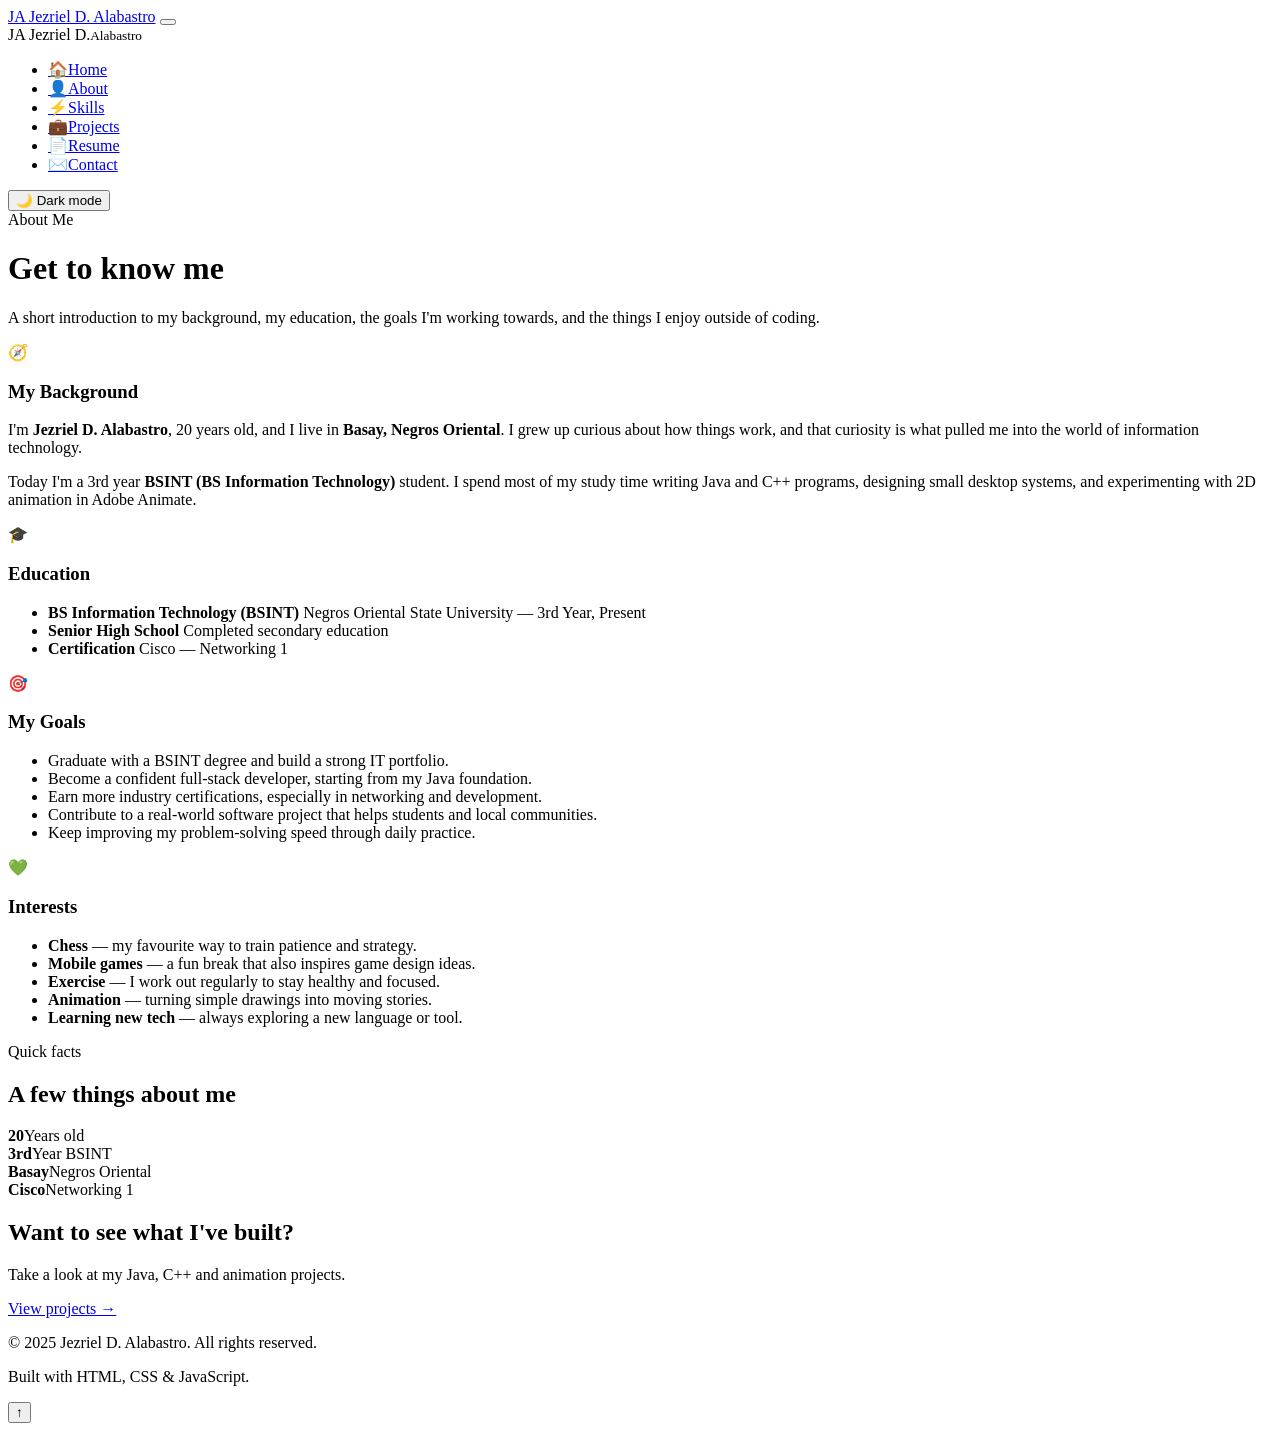
==== about.html @ 95a43048 "Add files via upload" ====
<!DOCTYPE html>
<html lang="en">
<head>
<meta charset="UTF-8">
<meta name="viewport" content="width=device-width, initial-scale=1.0">
<meta name="description" content="Learn about Jezriel D. Alabastro — his background, education, goals and personal interests.">
<title>About | Jezriel D. Alabastro</title>
<link rel="preconnect" href="https://fonts.googleapis.com">
<link rel="preconnect" href="https://fonts.gstatic.com" crossorigin>
<link href="https://fonts.googleapis.com/css2?family=Inter:wght@400;500;600;700;800&display=swap" rel="stylesheet">
<link rel="stylesheet" href="css/style.css">
</head>
<body>

<header class="topbar">
  <a href="index.html" class="topbar-brand"><span class="brand-mark">JA</span> Jezriel D. Alabastro</a>
  <button class="nav-toggle" id="navToggle" type="button" aria-label="Toggle navigation" aria-expanded="false" aria-controls="sidebar">
    <span></span><span></span><span></span>
  </button>
</header>

<nav class="sidebar" id="sidebar" aria-label="Main navigation">
  <div class="brand">
    <span class="brand-mark">JA</span>
    <span class="brand-name">Jezriel D.<small>Alabastro</small></span>
  </div>
  <ul class="nav-list">
    <li><a href="index.html" class="nav-link"><span class="nav-icon">🏠</span>Home</a></li>
    <li><a href="about.html" class="nav-link"><span class="nav-icon">👤</span>About</a></li>
    <li><a href="skills.html" class="nav-link"><span class="nav-icon">⚡</span>Skills</a></li>
    <li><a href="projects.html" class="nav-link"><span class="nav-icon">💼</span>Projects</a></li>
    <li><a href="resume.html" class="nav-link"><span class="nav-icon">📄</span>Resume</a></li>
    <li><a href="contact.html" class="nav-link"><span class="nav-icon">✉️</span>Contact</a></li>
  </ul>
  <div class="sidebar-footer">
    <button id="themeToggle" class="theme-toggle" type="button">🌙 Dark mode</button>
  </div>
</nav>
<div class="nav-overlay" id="navOverlay"></div>

<main class="main">

  <header class="page-head reveal">
    <span class="eyebrow">About Me</span>
    <h1>Get to know me</h1>
    <p class="page-sub">A short introduction to my background, my education, the goals I'm working towards, and the things I enjoy outside of coding.</p>
  </header>

  <section class="section reveal">
    <div class="grid grid-2">
      <article class="card">
        <span class="card-icon">🧭</span>
        <h3>My Background</h3>
        <p>
          I'm <strong>Jezriel D. Alabastro</strong>, 20 years old, and I live in
          <strong>Basay, Negros Oriental</strong>. I grew up curious about how things work,
          and that curiosity is what pulled me into the world of information technology.
        </p>
        <p>
          Today I'm a 3rd year <strong>BSINT (BS Information Technology)</strong> student.
          I spend most of my study time writing Java and C++ programs, designing small
          desktop systems, and experimenting with 2D animation in Adobe Animate.
        </p>
      </article>

      <article class="card">
        <span class="card-icon">🎓</span>
        <h3>Education</h3>
        <ul class="detail-list">
          <li>
            <strong>BS Information Technology (BSINT)</strong>
            <span>Negros Oriental State University — 3rd Year, Present</span>
          </li>
          <li>
            <strong>Senior High School</strong>
            <span>Completed secondary education</span>
          </li>
          <li>
            <strong>Certification</strong>
            <span>Cisco — Networking 1</span>
          </li>
        </ul>
      </article>
    </div>
  </section>

  <section class="section reveal">
    <div class="grid grid-2">
      <article class="card">
        <span class="card-icon">🎯</span>
        <h3>My Goals</h3>
        <ul class="bullet-list">
          <li>Graduate with a BSINT degree and build a strong IT portfolio.</li>
          <li>Become a confident full-stack developer, starting from my Java foundation.</li>
          <li>Earn more industry certifications, especially in networking and development.</li>
          <li>Contribute to a real-world software project that helps students and local communities.</li>
          <li>Keep improving my problem-solving speed through daily practice.</li>
        </ul>
      </article>

      <article class="card">
        <span class="card-icon">💚</span>
        <h3>Interests</h3>
        <ul class="bullet-list">
          <li><strong>Chess</strong> — my favourite way to train patience and strategy.</li>
          <li><strong>Mobile games</strong> — a fun break that also inspires game design ideas.</li>
          <li><strong>Exercise</strong> — I work out regularly to stay healthy and focused.</li>
          <li><strong>Animation</strong> — turning simple drawings into moving stories.</li>
          <li><strong>Learning new tech</strong> — always exploring a new language or tool.</li>
        </ul>
      </article>
    </div>
  </section>

  <section class="section reveal">
    <div class="section-head">
      <span class="eyebrow">Quick facts</span>
      <h2>A few things about me</h2>
    </div>
    <div class="grid grid-4">
      <div class="stat-card"><strong>20</strong><span>Years old</span></div>
      <div class="stat-card"><strong>3rd</strong><span>Year BSINT</span></div>
      <div class="stat-card"><strong>Basay</strong><span>Negros Oriental</span></div>
      <div class="stat-card"><strong>Cisco</strong><span>Networking 1</span></div>
    </div>
  </section>

  <section class="section reveal">
    <div class="cta-banner">
      <div>
        <h2>Want to see what I've built?</h2>
        <p>Take a look at my Java, C++ and animation projects.</p>
      </div>
      <a href="projects.html" class="btn btn-primary">View projects →</a>
    </div>
  </section>

  <footer class="site-footer">
    <p>&copy; <span class="year">2025</span> Jezriel D. Alabastro. All rights reserved.</p>
    <p>Built with HTML, CSS &amp; JavaScript.</p>
  </footer>

</main>

<button class="to-top" id="toTop" type="button" aria-label="Scroll back to top">↑</button>
<script src="js/main.js"></script>
</body>
</html>
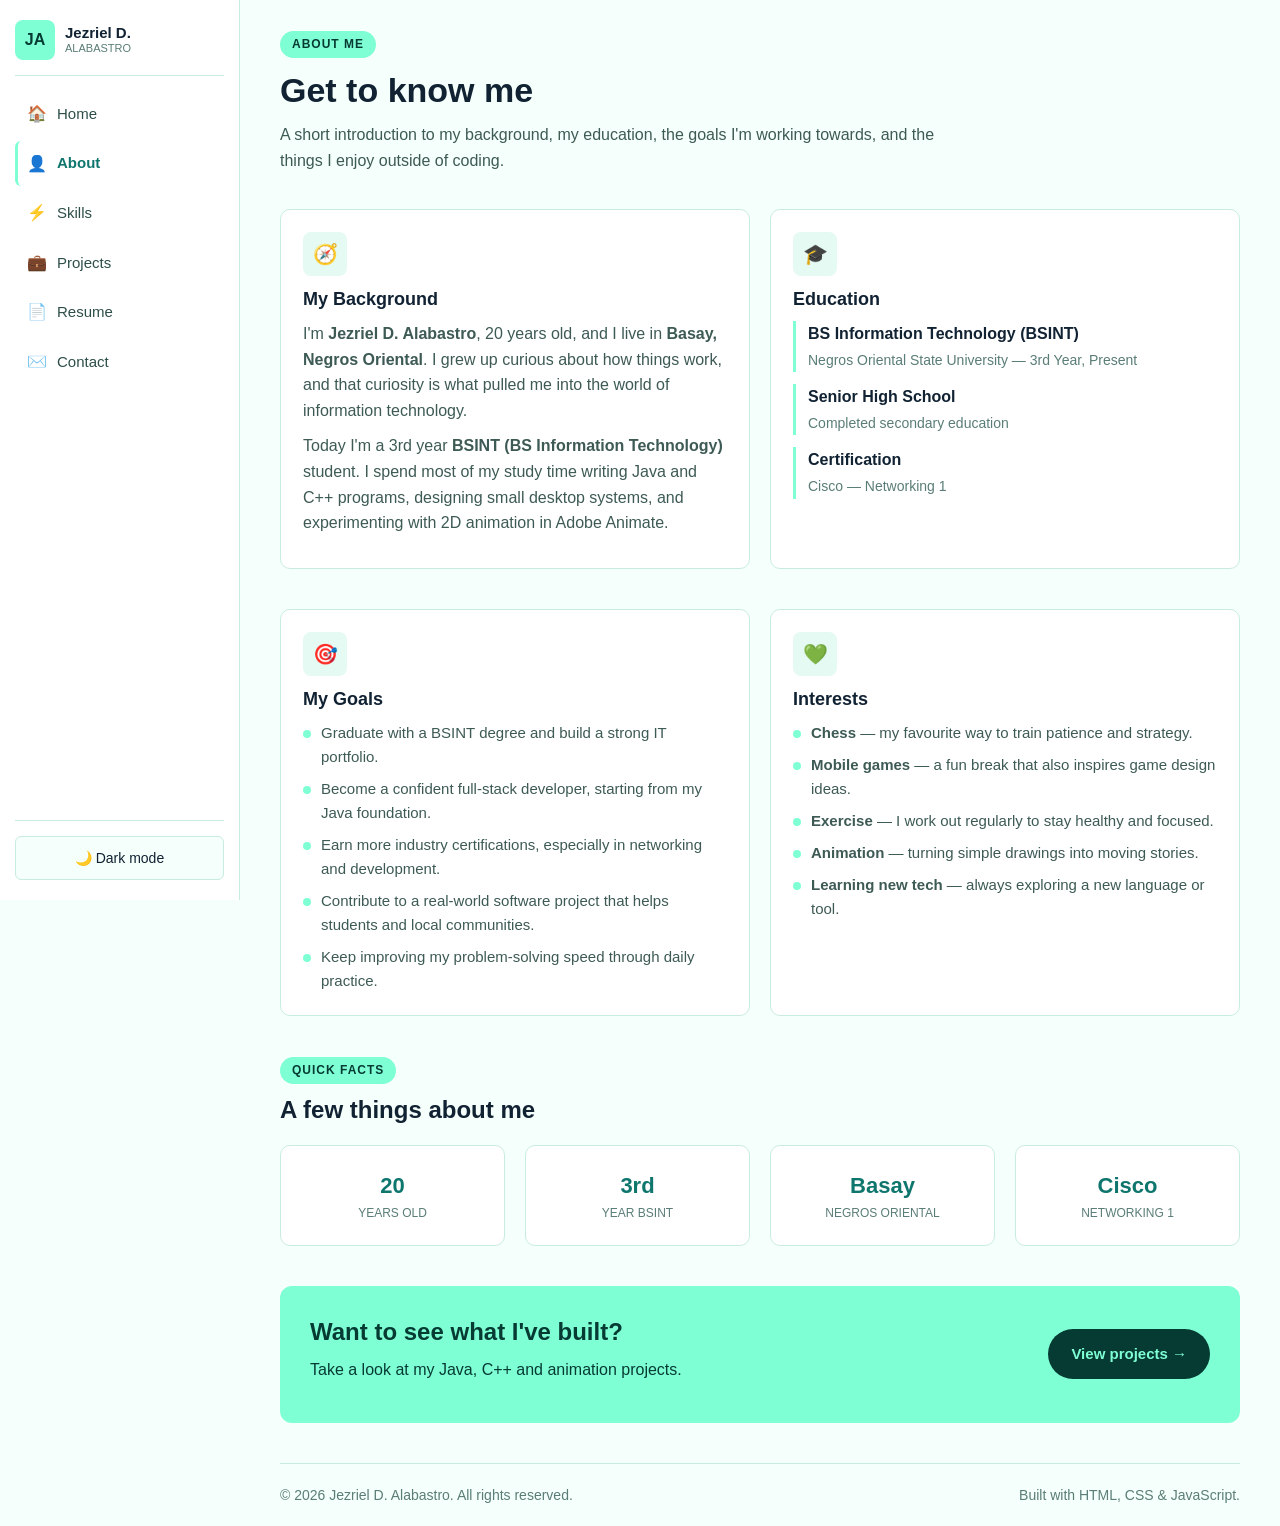
==== commit d9537cd9: "Add shared header/footer and convert home page to dynamic PHP" ====
--- a/about.html
+++ b/about.html
@@ -13,7 +13,7 @@
 <body>
 
 <header class="topbar">
-  <a href="index.html" class="topbar-brand"><span class="brand-mark">JA</span> Jezriel D. Alabastro</a>
+  <a href="index.php" class="topbar-brand"><span class="brand-mark">JA</span> Jezriel D. Alabastro</a>
   <button class="nav-toggle" id="navToggle" type="button" aria-label="Toggle navigation" aria-expanded="false" aria-controls="sidebar">
     <span></span><span></span><span></span>
   </button>
@@ -25,7 +25,7 @@
     <span class="brand-name">Jezriel D.<small>Alabastro</small></span>
   </div>
   <ul class="nav-list">
-    <li><a href="index.html" class="nav-link"><span class="nav-icon">🏠</span>Home</a></li>
+    <li><a href="index.php" class="nav-link"><span class="nav-icon">🏠</span>Home</a></li>
     <li><a href="about.html" class="nav-link"><span class="nav-icon">👤</span>About</a></li>
     <li><a href="skills.html" class="nav-link"><span class="nav-icon">⚡</span>Skills</a></li>
     <li><a href="projects.html" class="nav-link"><span class="nav-icon">💼</span>Projects</a></li>
--- a/css/style.css
+++ b/css/style.css
@@ -0,0 +1,691 @@
+/* =====================================================
+   Jezriel D. Alabastro - Portfolio
+   Simple, clean, responsive
+   ===================================================== */
+
+/* ---- reset ---- */
+* { margin: 0; padding: 0; box-sizing: border-box; }
+html { scroll-behavior: smooth; }
+
+body {
+  font-family: Arial, Helvetica, sans-serif;
+  font-size: 16px;
+  line-height: 1.6;
+  background-color: #f5fffb;
+  color: #123;
+  min-height: 100vh;
+}
+body.dark { background-color: #0d1f1c; color: #e8fffa; }
+
+img { max-width: 100%; display: block; }
+a { color: inherit; text-decoration: none; }
+ul { list-style: none; }
+button { font: inherit; color: inherit; background: none; border: none; cursor: pointer; }
+
+h1, h2, h3 { line-height: 1.3; margin-bottom: 10px; }
+h1 { font-size: 34px; }
+h2 { font-size: 24px; }
+h3 { font-size: 18px; }
+
+p { color: #3d5a55; margin-bottom: 10px; }
+body.dark p { color: #a8ccc4; }
+
+
+/* ---- sidebar ---- */
+.sidebar {
+  position: fixed;
+  top: 0; left: 0; bottom: 0;
+  width: 240px;
+  background-color: #ffffff;
+  border-right: 1px solid #c9ece2;
+  padding: 20px 15px;
+  display: flex;
+  flex-direction: column;
+  z-index: 100;
+  transition: transform 0.3s;
+}
+body.dark .sidebar { background-color: #122b28; border-right-color: #1e4240; }
+
+.brand {
+  display: flex;
+  align-items: center;
+  gap: 10px;
+  padding-bottom: 15px;
+  border-bottom: 1px solid #c9ece2;
+  margin-bottom: 15px;
+}
+body.dark .brand { border-bottom-color: #1e4240; }
+
+.brand-mark {
+  width: 40px; height: 40px;
+  display: grid; place-items: center;
+  background-color: aquamarine;
+  color: #063b34;
+  font-weight: bold;
+  border-radius: 8px;
+}
+.brand-name { font-weight: bold; font-size: 15px; line-height: 1.2; }
+.brand-name small { display: block; font-size: 11px; font-weight: normal; color: #5a7d77; text-transform: uppercase; }
+body.dark .brand-name small { color: #88b8b0; }
+
+.nav-list { display: flex; flex-direction: column; gap: 4px; flex: 1; }
+
+.nav-link {
+  display: flex;
+  align-items: center;
+  gap: 10px;
+  padding: 10px 12px;
+  border-radius: 6px;
+  font-size: 15px;
+  color: #2d4e49;
+  transition: background-color 0.2s;
+}
+body.dark .nav-link { color: #b8d9d3; }
+.nav-link:hover { background-color: #e4faf3; }
+body.dark .nav-link:hover { background-color: #1a3a36; }
+
+.nav-link.active {
+  background-color: transparent;
+  color: #0f766e;
+  font-weight: bold;
+  border-left: 3px solid aquamarine;
+  padding-left: 9px;
+}
+body.dark .nav-link.active { color: aquamarine; border-left-color: aquamarine; }
+
+.nav-icon { font-size: 16px; }
+
+.sidebar-footer { padding-top: 15px; border-top: 1px solid #c9ece2; }
+body.dark .sidebar-footer { border-top-color: #1e4240; }
+
+.theme-toggle {
+  width: 100%;
+  padding: 10px;
+  border: 1px solid #c9ece2;
+  border-radius: 6px;
+  font-size: 14px;
+  background-color: #f5fffb;
+}
+body.dark .theme-toggle { background-color: #0d1f1c; border-color: #1e4240; color: #e8fffa; }
+.theme-toggle:hover { border-color: aquamarine; }
+
+.nav-overlay {
+  position: fixed;
+  top: 0; left: 0; right: 0; bottom: 0;
+  background-color: rgba(0, 0, 0, 0.4);
+  opacity: 0;
+  visibility: hidden;
+  transition: opacity 0.3s, visibility 0.3s;
+  z-index: 90;
+}
+.nav-overlay.show { opacity: 1; visibility: visible; }
+
+
+/* ---- topbar (mobile only) ---- */
+.topbar {
+  display: none;
+  position: fixed;
+  top: 0; left: 0; right: 0;
+  height: 60px;
+  background-color: #ffffff;
+  border-bottom: 1px solid #c9ece2;
+  align-items: center;
+  justify-content: space-between;
+  padding: 0 15px;
+  z-index: 120;
+}
+body.dark .topbar { background-color: #122b28; border-bottom-color: #1e4240; }
+
+.topbar-brand { display: flex; align-items: center; gap: 8px; font-weight: bold; font-size: 14px; }
+.topbar-brand .brand-mark { width: 32px; height: 32px; font-size: 12px; }
+
+.nav-toggle {
+  width: 40px; height: 40px;
+  display: grid; place-items: center;
+  gap: 4px;
+  border: 1px solid #c9ece2;
+  border-radius: 6px;
+  background-color: #f5fffb;
+}
+body.dark .nav-toggle { background-color: #0d1f1c; border-color: #1e4240; }
+.nav-toggle span { display: block; width: 18px; height: 2px; background-color: currentColor; transition: transform 0.2s, opacity 0.2s; }
+.nav-toggle.open span:nth-child(1) { transform: translateY(6px) rotate(45deg); }
+.nav-toggle.open span:nth-child(2) { opacity: 0; }
+.nav-toggle.open span:nth-child(3) { transform: translateY(-6px) rotate(-45deg); }
+
+
+/* ---- main ---- */
+.main { margin-left: 240px; padding: 30px 40px 20px; max-width: 1200px; }
+
+.section { margin-bottom: 40px; }
+.section-head { margin-bottom: 20px; }
+.page-head { margin-bottom: 35px; }
+.page-sub { max-width: 700px; font-size: 16px; }
+
+.eyebrow {
+  display: inline-block;
+  padding: 4px 12px;
+  border-radius: 20px;
+  background-color: aquamarine;
+  color: #063b34;
+  font-size: 12px;
+  font-weight: bold;
+  text-transform: uppercase;
+  letter-spacing: 1px;
+  margin-bottom: 10px;
+}
+
+
+/* ---- hero ---- */
+.hero {
+  display: grid;
+  grid-template-columns: 1.2fr 1fr;
+  gap: 40px;
+  align-items: center;
+  padding-bottom: 40px;
+}
+.hero-name { color: #0f766e; }
+body.dark .hero-name { color: aquamarine; }
+
+.typed-line { margin-top: 8px; font-weight: bold; color: #0f766e; min-height: 24px; }
+body.dark .typed-line { color: aquamarine; }
+
+.caret {
+  display: inline-block;
+  width: 2px; height: 16px;
+  background-color: currentColor;
+  margin-left: 2px;
+  vertical-align: middle;
+  animation: blink 1s steps(1) infinite;
+}
+@keyframes blink { 50% { opacity: 0; } }
+
+.hero-text .lead { margin-top: 12px; font-size: 16px; }
+.hero-actions { display: flex; flex-wrap: wrap; gap: 10px; margin-top: 20px; }
+
+.hero-stats {
+  display: flex;
+  flex-wrap: wrap;
+  gap: 30px;
+  margin-top: 25px;
+  padding-top: 20px;
+  border-top: 1px solid #c9ece2;
+}
+body.dark .hero-stats { border-top-color: #1e4240; }
+.hero-stats li { display: flex; flex-direction: column; }
+.hero-stats strong { font-size: 22px; color: #0f766e; }
+body.dark .hero-stats strong { color: aquamarine; }
+.hero-stats span { font-size: 12px; text-transform: uppercase; color: #5a7d77; }
+body.dark .hero-stats span { color: #88b8b0; }
+
+.hero-photo { display: flex; justify-content: center; }
+
+
+/* ---- buttons ---- */
+.btn {
+  display: inline-block;
+  padding: 12px 22px;
+  border-radius: 30px;
+  font-size: 15px;
+  font-weight: bold;
+  text-align: center;
+  border: 1px solid transparent;
+  cursor: pointer;
+  transition: background-color 0.2s, transform 0.2s;
+}
+.btn-primary { background-color: aquamarine; color: #063b34; }
+.btn-primary:hover { background-color: #5ee8bf; transform: translateY(-2px); }
+.btn-ghost { background-color: transparent; border-color: #c9ece2; color: inherit; }
+body.dark .btn-ghost { border-color: #1e4240; }
+.btn-ghost:hover { border-color: aquamarine; }
+
+
+/* ---- grid ---- */
+.grid { display: grid; gap: 20px; }
+.grid-2 { grid-template-columns: repeat(2, 1fr); }
+.grid-3 { grid-template-columns: repeat(3, 1fr); }
+.grid-4 { grid-template-columns: repeat(4, 1fr); }
+
+
+/* ---- cards ---- */
+.card {
+  background-color: #ffffff;
+  border: 1px solid #c9ece2;
+  border-radius: 10px;
+  padding: 22px;
+  transition: transform 0.2s, box-shadow 0.2s;
+}
+body.dark .card { background-color: #122b28; border-color: #1e4240; }
+.card:hover { transform: translateY(-3px); box-shadow: 0 8px 16px rgba(0, 0, 0, 0.08); }
+
+.card-icon {
+  display: grid; place-items: center;
+  width: 44px; height: 44px;
+  background-color: #e4faf3;
+  border-radius: 8px;
+  font-size: 20px;
+  margin-bottom: 12px;
+}
+body.dark .card-icon { background-color: #1a3a36; }
+
+
+/* ---- lists ---- */
+.detail-list { display: flex; flex-direction: column; gap: 12px; }
+.detail-list li { padding-left: 12px; border-left: 3px solid aquamarine; }
+.detail-list strong { display: block; }
+.detail-list span { font-size: 14px; color: #5a7d77; }
+body.dark .detail-list span { color: #88b8b0; }
+
+.bullet-list { display: flex; flex-direction: column; gap: 8px; }
+.bullet-list li { padding-left: 18px; position: relative; font-size: 15px; color: #3d5a55; }
+body.dark .bullet-list li { color: #a8ccc4; }
+.bullet-list li::before {
+  content: '';
+  position: absolute;
+  left: 0; top: 9px;
+  width: 8px; height: 8px;
+  border-radius: 50%;
+  background-color: aquamarine;
+}
+
+
+/* ---- stat cards ---- */
+.stat-card {
+  display: flex;
+  flex-direction: column;
+  align-items: center;
+  padding: 22px 15px;
+  background-color: #ffffff;
+  border: 1px solid #c9ece2;
+  border-radius: 10px;
+  text-align: center;
+}
+body.dark .stat-card { background-color: #122b28; border-color: #1e4240; }
+.stat-card strong { font-size: 22px; color: #0f766e; }
+body.dark .stat-card strong { color: aquamarine; }
+.stat-card span { font-size: 12px; text-transform: uppercase; color: #5a7d77; }
+body.dark .stat-card span { color: #88b8b0; }
+
+
+/* ---- image placeholders ---- */
+.img-slot {
+  position: relative;
+  display: grid; place-items: center;
+  min-height: 190px;
+  overflow: hidden;
+  border: 2px dashed #c9ece2;
+  border-radius: 10px;
+  background-color: #eafaf5;
+}
+body.dark .img-slot { border-color: #1e4240; background-color: #0f2421; }
+
+.img-slot::after {
+  content: attr(data-label);
+  position: absolute;
+  inset: 0;
+  display: grid; place-items: center;
+  padding: 15px;
+  text-align: center;
+  font-size: 13px;
+  color: #5a7d77;
+  z-index: 0;
+}
+body.dark .img-slot::after { color: #88b8b0; }
+
+.img-slot img { position: relative; z-index: 1; width: 100%; height: 100%; object-fit: cover; }
+.img-slot.loaded { border-style: solid; }
+.img-slot.loaded::after { display: none; }
+
+.img-slot--avatar { width: 300px; max-width: 100%; aspect-ratio: 1 / 1; border-radius: 12px; }
+
+
+/* ---- skills ---- */
+.skills-box {
+  background-color: #ffffff;
+  border: 1px solid #c9ece2;
+  border-radius: 10px;
+  padding: 20px;
+}
+body.dark .skills-box { background-color: #122b28; border-color: #1e4240; }
+
+.skill-card { display: flex; flex-direction: column; gap: 12px; padding: 15px; }
+.skill-top { display: flex; align-items: center; gap: 12px; }
+
+.skill-icon {
+  width: 44px; height: 44px;
+  display: grid; place-items: center;
+  background-color: #e4faf3;
+  border-radius: 8px;
+  font-size: 20px;
+}
+body.dark .skill-icon { background-color: #1a3a36; }
+
+.skill-note { font-size: 13px; color: #5a7d77; }
+body.dark .skill-note { color: #88b8b0; }
+
+.skill-percent { margin-left: auto; font-size: 14px; font-weight: bold; color: #0f766e; }
+body.dark .skill-percent { color: aquamarine; }
+
+.skill-bar { height: 8px; background-color: #e4faf3; border-radius: 4px; overflow: hidden; }
+body.dark .skill-bar { background-color: #1a3a36; }
+.skill-bar span { display: block; width: 0; height: 100%; background-color: aquamarine; transition: width 1s ease; }
+
+
+/* ---- tags ---- */
+.tag-cloud { display: flex; flex-wrap: wrap; gap: 8px; }
+
+.tag {
+  display: inline-block;
+  padding: 5px 14px;
+  border-radius: 20px;
+  background-color: #d9f9ee;
+  color: #0f766e;
+  font-size: 13px;
+  border: 1px solid aquamarine;
+}
+body.dark .tag { background-color: #1a3a36; color: aquamarine; border-color: #2a5a52; }
+
+
+/* ---- filter bar ---- */
+.filter-bar { display: flex; flex-wrap: wrap; gap: 8px; margin-bottom: 25px; }
+
+.filter-btn {
+  padding: 8px 18px;
+  border-radius: 20px;
+  border: 1px solid #c9ece2;
+  background-color: #ffffff;
+  font-size: 14px;
+  color: #3d5a55;
+  transition: background-color 0.2s;
+}
+body.dark .filter-btn { background-color: #122b28; border-color: #1e4240; color: #a8ccc4; }
+.filter-btn:hover { border-color: aquamarine; }
+.filter-btn.active { background-color: aquamarine; color: #063b34; border-color: aquamarine; font-weight: bold; }
+
+
+/* ---- projects ---- */
+.project-card { padding: 0; overflow: hidden; display: flex; flex-direction: column; }
+.project-card .img-slot {
+  border: none;
+  border-bottom: 1px solid #c9ece2;
+  border-radius: 0;
+  aspect-ratio: 16 / 10;
+  min-height: 0;
+}
+body.dark .project-card .img-slot { border-bottom-color: #1e4240; }
+
+.project-body { padding: 20px; display: flex; flex-direction: column; gap: 8px; flex: 1; }
+.project-type { font-size: 11px; font-weight: bold; text-transform: uppercase; letter-spacing: 1px; color: #0f766e; }
+body.dark .project-type { color: aquamarine; }
+.project-body p { font-size: 14px; }
+.tags { display: flex; flex-wrap: wrap; gap: 6px; margin-top: auto; padding-top: 10px; }
+
+
+/* ---- timeline ---- */
+.timeline { position: relative; padding-left: 35px; }
+.timeline::before {
+  content: '';
+  position: absolute;
+  left: 8px; top: 8px; bottom: 8px;
+  width: 2px;
+  background-color: aquamarine;
+}
+.timeline-item {
+  position: relative;
+  margin-bottom: 20px;
+  padding: 20px;
+  background-color: #ffffff;
+  border: 1px solid #c9ece2;
+  border-radius: 10px;
+}
+body.dark .timeline-item { background-color: #122b28; border-color: #1e4240; }
+
+.timeline-item::before {
+  content: '';
+  position: absolute;
+  left: -31px; top: 24px;
+  width: 14px; height: 14px;
+  border-radius: 50%;
+  background-color: aquamarine;
+  border: 3px solid #ffffff;
+}
+body.dark .timeline-item::before { border-color: #0d1f1c; }
+
+.timeline-date {
+  display: inline-block;
+  padding: 3px 10px;
+  border-radius: 20px;
+  background-color: aquamarine;
+  color: #063b34;
+  font-size: 11px;
+  font-weight: bold;
+  text-transform: uppercase;
+  margin-bottom: 8px;
+}
+.timeline-place { font-size: 14px; font-weight: bold; color: #0f766e; margin-bottom: 8px; }
+body.dark .timeline-place { color: aquamarine; }
+.timeline-item p:last-child { font-size: 14px; }
+
+
+/* ---- accordion ---- */
+.accordion-item {
+  margin-bottom: 10px;
+  background-color: #ffffff;
+  border: 1px solid #c9ece2;
+  border-radius: 8px;
+  overflow: hidden;
+}
+body.dark .accordion-item { background-color: #122b28; border-color: #1e4240; }
+.accordion-item.open { border-color: aquamarine; }
+
+.accordion-header {
+  display: flex;
+  justify-content: space-between;
+  align-items: center;
+  width: 100%;
+  padding: 15px 18px;
+  text-align: left;
+  font-size: 15px;
+  font-weight: bold;
+}
+.accordion-header:hover { background-color: #e4faf3; }
+body.dark .accordion-header:hover { background-color: #1a3a36; }
+
+.accordion-icon { font-size: 20px; color: #0f766e; transition: transform 0.3s; }
+body.dark .accordion-icon { color: aquamarine; }
+.accordion-item.open .accordion-icon { transform: rotate(45deg); }
+
+.accordion-panel { max-height: 0; overflow: hidden; transition: max-height 0.3s ease; }
+.accordion-panel-inner { padding: 0 18px 18px; font-size: 14px; color: #3d5a55; }
+body.dark .accordion-panel-inner { color: #a8ccc4; }
+
+
+/* ---- contact ---- */
+.contact-grid { display: grid; grid-template-columns: 1fr 1.3fr; gap: 25px; align-items: start; }
+.contact-title { margin-bottom: 15px; font-size: 18px; }
+
+.info-list { display: flex; flex-direction: column; gap: 12px; margin-bottom: 25px; }
+
+.info-item {
+  display: flex;
+  gap: 12px;
+  align-items: flex-start;
+  padding: 14px;
+  background-color: #ffffff;
+  border: 1px solid #c9ece2;
+  border-radius: 8px;
+}
+body.dark .info-item { background-color: #122b28; border-color: #1e4240; }
+
+.info-icon {
+  width: 40px; height: 40px;
+  display: grid; place-items: center;
+  background-color: #e4faf3;
+  border-radius: 8px;
+  font-size: 18px;
+  flex-shrink: 0;
+}
+body.dark .info-icon { background-color: #1a3a36; }
+
+.info-item strong { display: block; font-size: 12px; text-transform: uppercase; color: #5a7d77; }
+body.dark .info-item strong { color: #88b8b0; }
+.info-item a, .info-item span { font-size: 14px; word-break: break-word; }
+.info-item a:hover { color: #0f766e; text-decoration: underline; }
+
+.social-links { display: flex; flex-wrap: wrap; gap: 8px; margin-bottom: 25px; }
+
+.social-link {
+  width: 44px; height: 44px;
+  display: grid; place-items: center;
+  background-color: #ffffff;
+  border: 1px solid #c9ece2;
+  border-radius: 8px;
+  font-size: 13px;
+  font-weight: bold;
+  transition: background-color 0.2s, transform 0.2s;
+}
+body.dark .social-link { background-color: #122b28; border-color: #1e4240; }
+.social-link:hover { background-color: aquamarine; color: #063b34; transform: translateY(-2px); }
+
+.note-box { padding: 15px; border-left: 4px solid aquamarine; background-color: #e4faf3; border-radius: 6px; }
+body.dark .note-box { background-color: #1a3a36; }
+.note-box strong { display: block; margin-bottom: 5px; }
+.note-box p { font-size: 14px; margin: 0; }
+
+
+/* ---- form ---- */
+.contact-form { margin-top: 10px; }
+.form-row { display: grid; grid-template-columns: 1fr 1fr; gap: 15px; }
+.form-group { display: flex; flex-direction: column; gap: 5px; margin-bottom: 15px; }
+.form-group label { font-size: 14px; font-weight: bold; }
+
+.form-group input,
+.form-group textarea {
+  width: 100%;
+  padding: 12px 14px;
+  border: 1px solid #c9ece2;
+  border-radius: 6px;
+  background-color: #f5fffb;
+  color: inherit;
+  font: inherit;
+  font-size: 15px;
+  resize: vertical;
+}
+body.dark .form-group input,
+body.dark .form-group textarea { background-color: #0d1f1c; border-color: #1e4240; }
+
+.form-group input:focus,
+.form-group textarea:focus { outline: none; border-color: aquamarine; }
+
+.form-group.error input,
+.form-group.error textarea { border-color: #e5484d; }
+
+.form-group.success input,
+.form-group.success textarea { border-color: aquamarine; }
+
+.error-msg { min-height: 14px; font-size: 12px; color: #e5484d; }
+.form-status { margin-top: 12px; font-size: 14px; font-weight: bold; min-height: 20px; }
+.form-status.success { color: #0f766e; }
+.form-status.error { color: #e5484d; }
+
+
+/* ---- cta banner ---- */
+.cta-banner {
+  display: flex;
+  flex-wrap: wrap;
+  align-items: center;
+  justify-content: space-between;
+  gap: 20px;
+  padding: 30px;
+  background-color: aquamarine;
+  border-radius: 12px;
+  color: #063b34;
+}
+.cta-banner h2 { color: #063b34; }
+.cta-banner p { color: #063b34; }
+.cta-banner .btn-primary { background-color: #063b34; color: aquamarine; }
+.cta-banner .btn-primary:hover { background-color: #0f5048; }
+
+
+/* ---- footer ---- */
+.site-footer {
+  display: flex;
+  flex-wrap: wrap;
+  justify-content: space-between;
+  gap: 10px;
+  padding-top: 20px;
+  margin-top: 30px;
+  border-top: 1px solid #c9ece2;
+  font-size: 14px;
+  color: #5a7d77;
+}
+body.dark .site-footer { border-top-color: #1e4240; color: #88b8b0; }
+.site-footer p { margin: 0; color: inherit; }
+
+
+/* ---- to-top ---- */
+.to-top {
+  position: fixed;
+  right: 20px; bottom: 20px;
+  width: 44px; height: 44px;
+  display: grid; place-items: center;
+  border-radius: 50%;
+  background-color: aquamarine;
+  color: #063b34;
+  font-size: 20px;
+  font-weight: bold;
+  opacity: 0;
+  visibility: hidden;
+  transition: opacity 0.3s, visibility 0.3s, transform 0.3s;
+  z-index: 80;
+}
+.to-top.show { opacity: 1; visibility: visible; }
+.to-top:hover { transform: translateY(-3px); }
+
+
+/* ---- reveal ---- */
+.js .reveal { opacity: 0; transform: translateY(20px); transition: opacity 0.6s ease, transform 0.6s ease; }
+.js .reveal.visible { opacity: 1; transform: translateY(0); }
+
+
+/* ---- responsive ---- */
+@media (max-width: 1024px) {
+  .hero { grid-template-columns: 1fr; }
+  .hero-photo { justify-content: flex-start; }
+  .grid-4 { grid-template-columns: repeat(2, 1fr); }
+  .grid-3 { grid-template-columns: repeat(2, 1fr); }
+  .contact-grid { grid-template-columns: 1fr; }
+}
+
+@media (max-width: 860px) {
+  .topbar { display: flex; }
+  .sidebar { transform: translateX(-100%); }
+  .sidebar.open { transform: translateX(0); }
+  .main { margin-left: 0; padding: 80px 20px 20px; }
+  .grid-2, .grid-3, .grid-4 { grid-template-columns: 1fr; }
+  .form-row { grid-template-columns: 1fr; }
+  .hero-stats { gap: 20px; }
+  .timeline { padding-left: 25px; }
+  .timeline-item::before { left: -24px; }
+  .cta-banner { flex-direction: column; align-items: flex-start; }
+  .site-footer { flex-direction: column; align-items: flex-start; }
+}
+
+@media (max-width: 480px) {
+  .btn { width: 100%; }
+  .hero-actions { flex-direction: column; }
+  .card { padding: 18px; }
+  h1 { font-size: 26px; }
+  h2 { font-size: 20px; }
+  .to-top { right: 12px; bottom: 12px; }
+}
+
+
+/* ---- print ---- */
+@media print {
+  .sidebar, .topbar, .nav-overlay, .to-top,
+  .site-footer, .hero-actions, .filter-bar { display: none !important; }
+  .main { margin-left: 0; padding: 0; max-width: none; }
+  body { background: #ffffff; color: #000000; }
+  .card, .timeline-item { box-shadow: none; border-color: #cccccc; }
+}
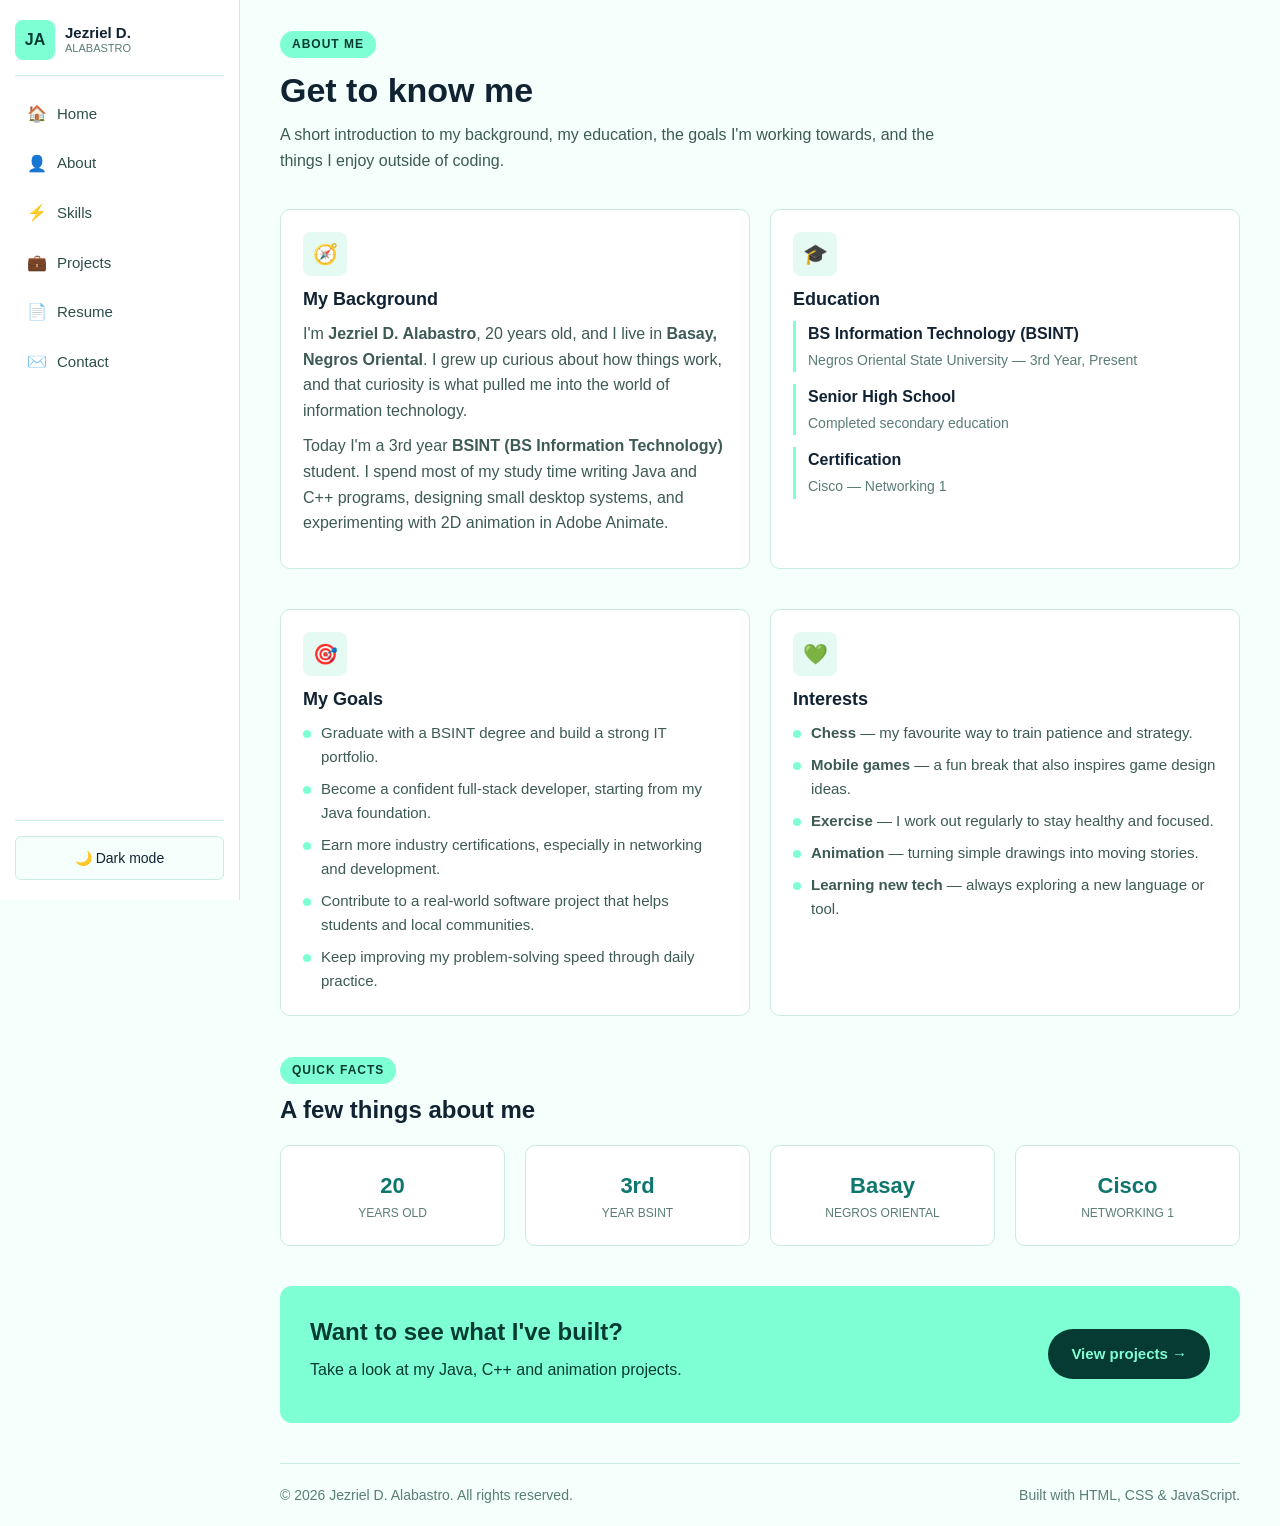
==== commit 89e1fc2d: "Convert About page to dynamic PHP with database content" ====
--- a/about.html
+++ b/about.html
@@ -1,148 +1,148 @@
-<!DOCTYPE html>
-<html lang="en">
-<head>
-<meta charset="UTF-8">
-<meta name="viewport" content="width=device-width, initial-scale=1.0">
-<meta name="description" content="Learn about Jezriel D. Alabastro — his background, education, goals and personal interests.">
-<title>About | Jezriel D. Alabastro</title>
-<link rel="preconnect" href="https://fonts.googleapis.com">
-<link rel="preconnect" href="https://fonts.gstatic.com" crossorigin>
-<link href="https://fonts.googleapis.com/css2?family=Inter:wght@400;500;600;700;800&display=swap" rel="stylesheet">
-<link rel="stylesheet" href="css/style.css">
-</head>
-<body>
-
-<header class="topbar">
-  <a href="index.php" class="topbar-brand"><span class="brand-mark">JA</span> Jezriel D. Alabastro</a>
-  <button class="nav-toggle" id="navToggle" type="button" aria-label="Toggle navigation" aria-expanded="false" aria-controls="sidebar">
-    <span></span><span></span><span></span>
-  </button>
-</header>
-
-<nav class="sidebar" id="sidebar" aria-label="Main navigation">
-  <div class="brand">
-    <span class="brand-mark">JA</span>
-    <span class="brand-name">Jezriel D.<small>Alabastro</small></span>
-  </div>
-  <ul class="nav-list">
-    <li><a href="index.php" class="nav-link"><span class="nav-icon">🏠</span>Home</a></li>
-    <li><a href="about.html" class="nav-link"><span class="nav-icon">👤</span>About</a></li>
-    <li><a href="skills.html" class="nav-link"><span class="nav-icon">⚡</span>Skills</a></li>
-    <li><a href="projects.html" class="nav-link"><span class="nav-icon">💼</span>Projects</a></li>
-    <li><a href="resume.html" class="nav-link"><span class="nav-icon">📄</span>Resume</a></li>
-    <li><a href="contact.html" class="nav-link"><span class="nav-icon">✉️</span>Contact</a></li>
-  </ul>
-  <div class="sidebar-footer">
-    <button id="themeToggle" class="theme-toggle" type="button">🌙 Dark mode</button>
-  </div>
-</nav>
-<div class="nav-overlay" id="navOverlay"></div>
-
-<main class="main">
-
-  <header class="page-head reveal">
-    <span class="eyebrow">About Me</span>
-    <h1>Get to know me</h1>
-    <p class="page-sub">A short introduction to my background, my education, the goals I'm working towards, and the things I enjoy outside of coding.</p>
-  </header>
-
-  <section class="section reveal">
-    <div class="grid grid-2">
-      <article class="card">
-        <span class="card-icon">🧭</span>
-        <h3>My Background</h3>
-        <p>
-          I'm <strong>Jezriel D. Alabastro</strong>, 20 years old, and I live in
-          <strong>Basay, Negros Oriental</strong>. I grew up curious about how things work,
-          and that curiosity is what pulled me into the world of information technology.
-        </p>
-        <p>
-          Today I'm a 3rd year <strong>BSINT (BS Information Technology)</strong> student.
-          I spend most of my study time writing Java and C++ programs, designing small
-          desktop systems, and experimenting with 2D animation in Adobe Animate.
-        </p>
-      </article>
-
-      <article class="card">
-        <span class="card-icon">🎓</span>
-        <h3>Education</h3>
-        <ul class="detail-list">
-          <li>
-            <strong>BS Information Technology (BSINT)</strong>
-            <span>Negros Oriental State University — 3rd Year, Present</span>
-          </li>
-          <li>
-            <strong>Senior High School</strong>
-            <span>Completed secondary education</span>
-          </li>
-          <li>
-            <strong>Certification</strong>
-            <span>Cisco — Networking 1</span>
-          </li>
-        </ul>
-      </article>
-    </div>
-  </section>
-
-  <section class="section reveal">
-    <div class="grid grid-2">
-      <article class="card">
-        <span class="card-icon">🎯</span>
-        <h3>My Goals</h3>
-        <ul class="bullet-list">
-          <li>Graduate with a BSINT degree and build a strong IT portfolio.</li>
-          <li>Become a confident full-stack developer, starting from my Java foundation.</li>
-          <li>Earn more industry certifications, especially in networking and development.</li>
-          <li>Contribute to a real-world software project that helps students and local communities.</li>
-          <li>Keep improving my problem-solving speed through daily practice.</li>
-        </ul>
-      </article>
-
-      <article class="card">
-        <span class="card-icon">💚</span>
-        <h3>Interests</h3>
-        <ul class="bullet-list">
-          <li><strong>Chess</strong> — my favourite way to train patience and strategy.</li>
-          <li><strong>Mobile games</strong> — a fun break that also inspires game design ideas.</li>
-          <li><strong>Exercise</strong> — I work out regularly to stay healthy and focused.</li>
-          <li><strong>Animation</strong> — turning simple drawings into moving stories.</li>
-          <li><strong>Learning new tech</strong> — always exploring a new language or tool.</li>
-        </ul>
-      </article>
-    </div>
-  </section>
-
-  <section class="section reveal">
-    <div class="section-head">
-      <span class="eyebrow">Quick facts</span>
-      <h2>A few things about me</h2>
-    </div>
-    <div class="grid grid-4">
-      <div class="stat-card"><strong>20</strong><span>Years old</span></div>
-      <div class="stat-card"><strong>3rd</strong><span>Year BSINT</span></div>
-      <div class="stat-card"><strong>Basay</strong><span>Negros Oriental</span></div>
-      <div class="stat-card"><strong>Cisco</strong><span>Networking 1</span></div>
-    </div>
-  </section>
-
-  <section class="section reveal">
-    <div class="cta-banner">
-      <div>
-        <h2>Want to see what I've built?</h2>
-        <p>Take a look at my Java, C++ and animation projects.</p>
-      </div>
-      <a href="projects.html" class="btn btn-primary">View projects →</a>
-    </div>
-  </section>
-
-  <footer class="site-footer">
-    <p>&copy; <span class="year">2025</span> Jezriel D. Alabastro. All rights reserved.</p>
-    <p>Built with HTML, CSS &amp; JavaScript.</p>
-  </footer>
-
-</main>
-
-<button class="to-top" id="toTop" type="button" aria-label="Scroll back to top">↑</button>
-<script src="js/main.js"></script>
-</body>
+<!DOCTYPE html>
+<html lang="en">
+<head>
+<meta charset="UTF-8">
+<meta name="viewport" content="width=device-width, initial-scale=1.0">
+<meta name="description" content="Learn about Jezriel D. Alabastro — his background, education, goals and personal interests.">
+<title>About | Jezriel D. Alabastro</title>
+<link rel="preconnect" href="https://fonts.googleapis.com">
+<link rel="preconnect" href="https://fonts.gstatic.com" crossorigin>
+<link href="https://fonts.googleapis.com/css2?family=Inter:wght@400;500;600;700;800&display=swap" rel="stylesheet">
+<link rel="stylesheet" href="css/style.css">
+</head>
+<body>
+
+<header class="topbar">
+  <a href="index.php" class="topbar-brand"><span class="brand-mark">JA</span> Jezriel D. Alabastro</a>
+  <button class="nav-toggle" id="navToggle" type="button" aria-label="Toggle navigation" aria-expanded="false" aria-controls="sidebar">
+    <span></span><span></span><span></span>
+  </button>
+</header>
+
+<nav class="sidebar" id="sidebar" aria-label="Main navigation">
+  <div class="brand">
+    <span class="brand-mark">JA</span>
+    <span class="brand-name">Jezriel D.<small>Alabastro</small></span>
+  </div>
+  <ul class="nav-list">
+    <li><a href="index.php" class="nav-link"><span class="nav-icon">🏠</span>Home</a></li>
+    <li><a href="about.php" class="nav-link"><span class="nav-icon">👤</span>About</a></li>
+    <li><a href="skills.html" class="nav-link"><span class="nav-icon">⚡</span>Skills</a></li>
+    <li><a href="projects.html" class="nav-link"><span class="nav-icon">💼</span>Projects</a></li>
+    <li><a href="resume.html" class="nav-link"><span class="nav-icon">📄</span>Resume</a></li>
+    <li><a href="contact.html" class="nav-link"><span class="nav-icon">✉️</span>Contact</a></li>
+  </ul>
+  <div class="sidebar-footer">
+    <button id="themeToggle" class="theme-toggle" type="button">🌙 Dark mode</button>
+  </div>
+</nav>
+<div class="nav-overlay" id="navOverlay"></div>
+
+<main class="main">
+
+  <header class="page-head reveal">
+    <span class="eyebrow">About Me</span>
+    <h1>Get to know me</h1>
+    <p class="page-sub">A short introduction to my background, my education, the goals I'm working towards, and the things I enjoy outside of coding.</p>
+  </header>
+
+  <section class="section reveal">
+    <div class="grid grid-2">
+      <article class="card">
+        <span class="card-icon">🧭</span>
+        <h3>My Background</h3>
+        <p>
+          I'm <strong>Jezriel D. Alabastro</strong>, 20 years old, and I live in
+          <strong>Basay, Negros Oriental</strong>. I grew up curious about how things work,
+          and that curiosity is what pulled me into the world of information technology.
+        </p>
+        <p>
+          Today I'm a 3rd year <strong>BSINT (BS Information Technology)</strong> student.
+          I spend most of my study time writing Java and C++ programs, designing small
+          desktop systems, and experimenting with 2D animation in Adobe Animate.
+        </p>
+      </article>
+
+      <article class="card">
+        <span class="card-icon">🎓</span>
+        <h3>Education</h3>
+        <ul class="detail-list">
+          <li>
+            <strong>BS Information Technology (BSINT)</strong>
+            <span>Negros Oriental State University — 3rd Year, Present</span>
+          </li>
+          <li>
+            <strong>Senior High School</strong>
+            <span>Completed secondary education</span>
+          </li>
+          <li>
+            <strong>Certification</strong>
+            <span>Cisco — Networking 1</span>
+          </li>
+        </ul>
+      </article>
+    </div>
+  </section>
+
+  <section class="section reveal">
+    <div class="grid grid-2">
+      <article class="card">
+        <span class="card-icon">🎯</span>
+        <h3>My Goals</h3>
+        <ul class="bullet-list">
+          <li>Graduate with a BSINT degree and build a strong IT portfolio.</li>
+          <li>Become a confident full-stack developer, starting from my Java foundation.</li>
+          <li>Earn more industry certifications, especially in networking and development.</li>
+          <li>Contribute to a real-world software project that helps students and local communities.</li>
+          <li>Keep improving my problem-solving speed through daily practice.</li>
+        </ul>
+      </article>
+
+      <article class="card">
+        <span class="card-icon">💚</span>
+        <h3>Interests</h3>
+        <ul class="bullet-list">
+          <li><strong>Chess</strong> — my favourite way to train patience and strategy.</li>
+          <li><strong>Mobile games</strong> — a fun break that also inspires game design ideas.</li>
+          <li><strong>Exercise</strong> — I work out regularly to stay healthy and focused.</li>
+          <li><strong>Animation</strong> — turning simple drawings into moving stories.</li>
+          <li><strong>Learning new tech</strong> — always exploring a new language or tool.</li>
+        </ul>
+      </article>
+    </div>
+  </section>
+
+  <section class="section reveal">
+    <div class="section-head">
+      <span class="eyebrow">Quick facts</span>
+      <h2>A few things about me</h2>
+    </div>
+    <div class="grid grid-4">
+      <div class="stat-card"><strong>20</strong><span>Years old</span></div>
+      <div class="stat-card"><strong>3rd</strong><span>Year BSINT</span></div>
+      <div class="stat-card"><strong>Basay</strong><span>Negros Oriental</span></div>
+      <div class="stat-card"><strong>Cisco</strong><span>Networking 1</span></div>
+    </div>
+  </section>
+
+  <section class="section reveal">
+    <div class="cta-banner">
+      <div>
+        <h2>Want to see what I've built?</h2>
+        <p>Take a look at my Java, C++ and animation projects.</p>
+      </div>
+      <a href="projects.html" class="btn btn-primary">View projects →</a>
+    </div>
+  </section>
+
+  <footer class="site-footer">
+    <p>&copy; <span class="year">2025</span> Jezriel D. Alabastro. All rights reserved.</p>
+    <p>Built with HTML, CSS &amp; JavaScript.</p>
+  </footer>
+
+</main>
+
+<button class="to-top" id="toTop" type="button" aria-label="Scroll back to top">↑</button>
+<script src="js/main.js"></script>
+</body>
 </html>
